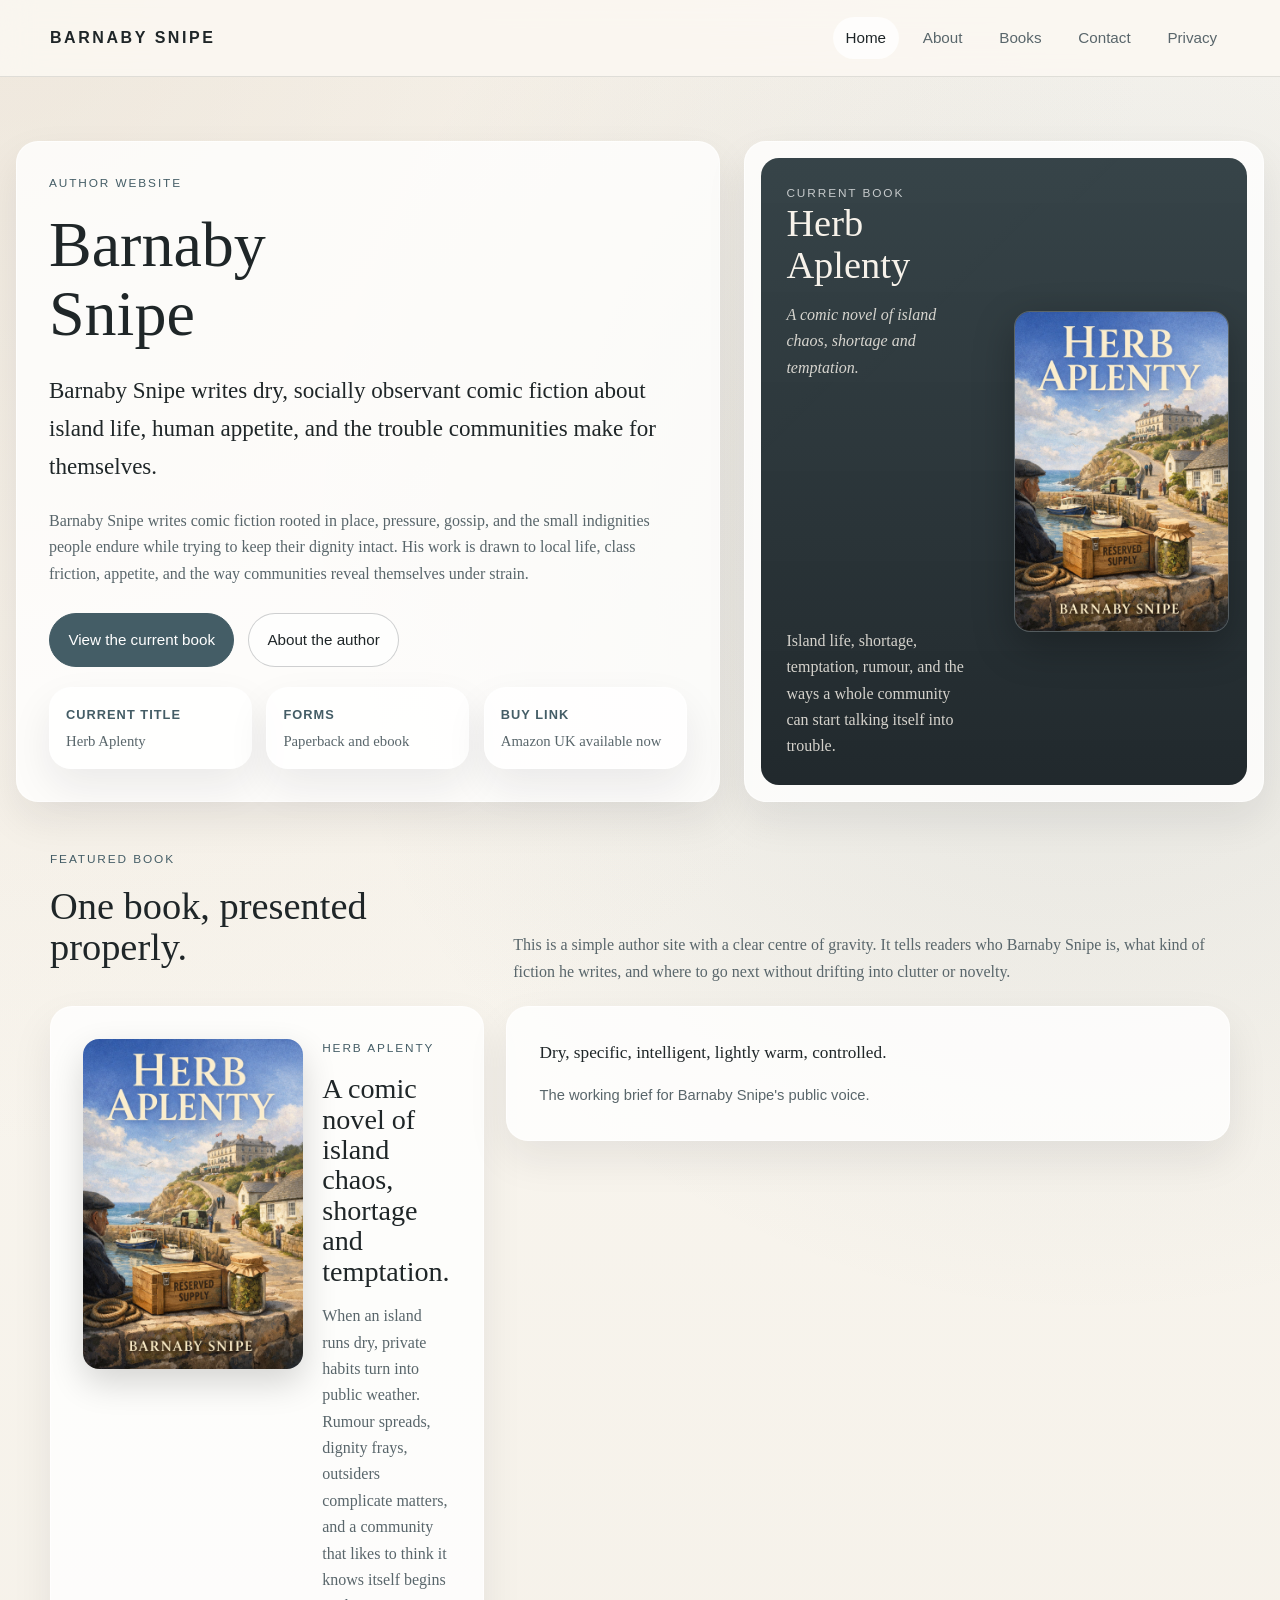
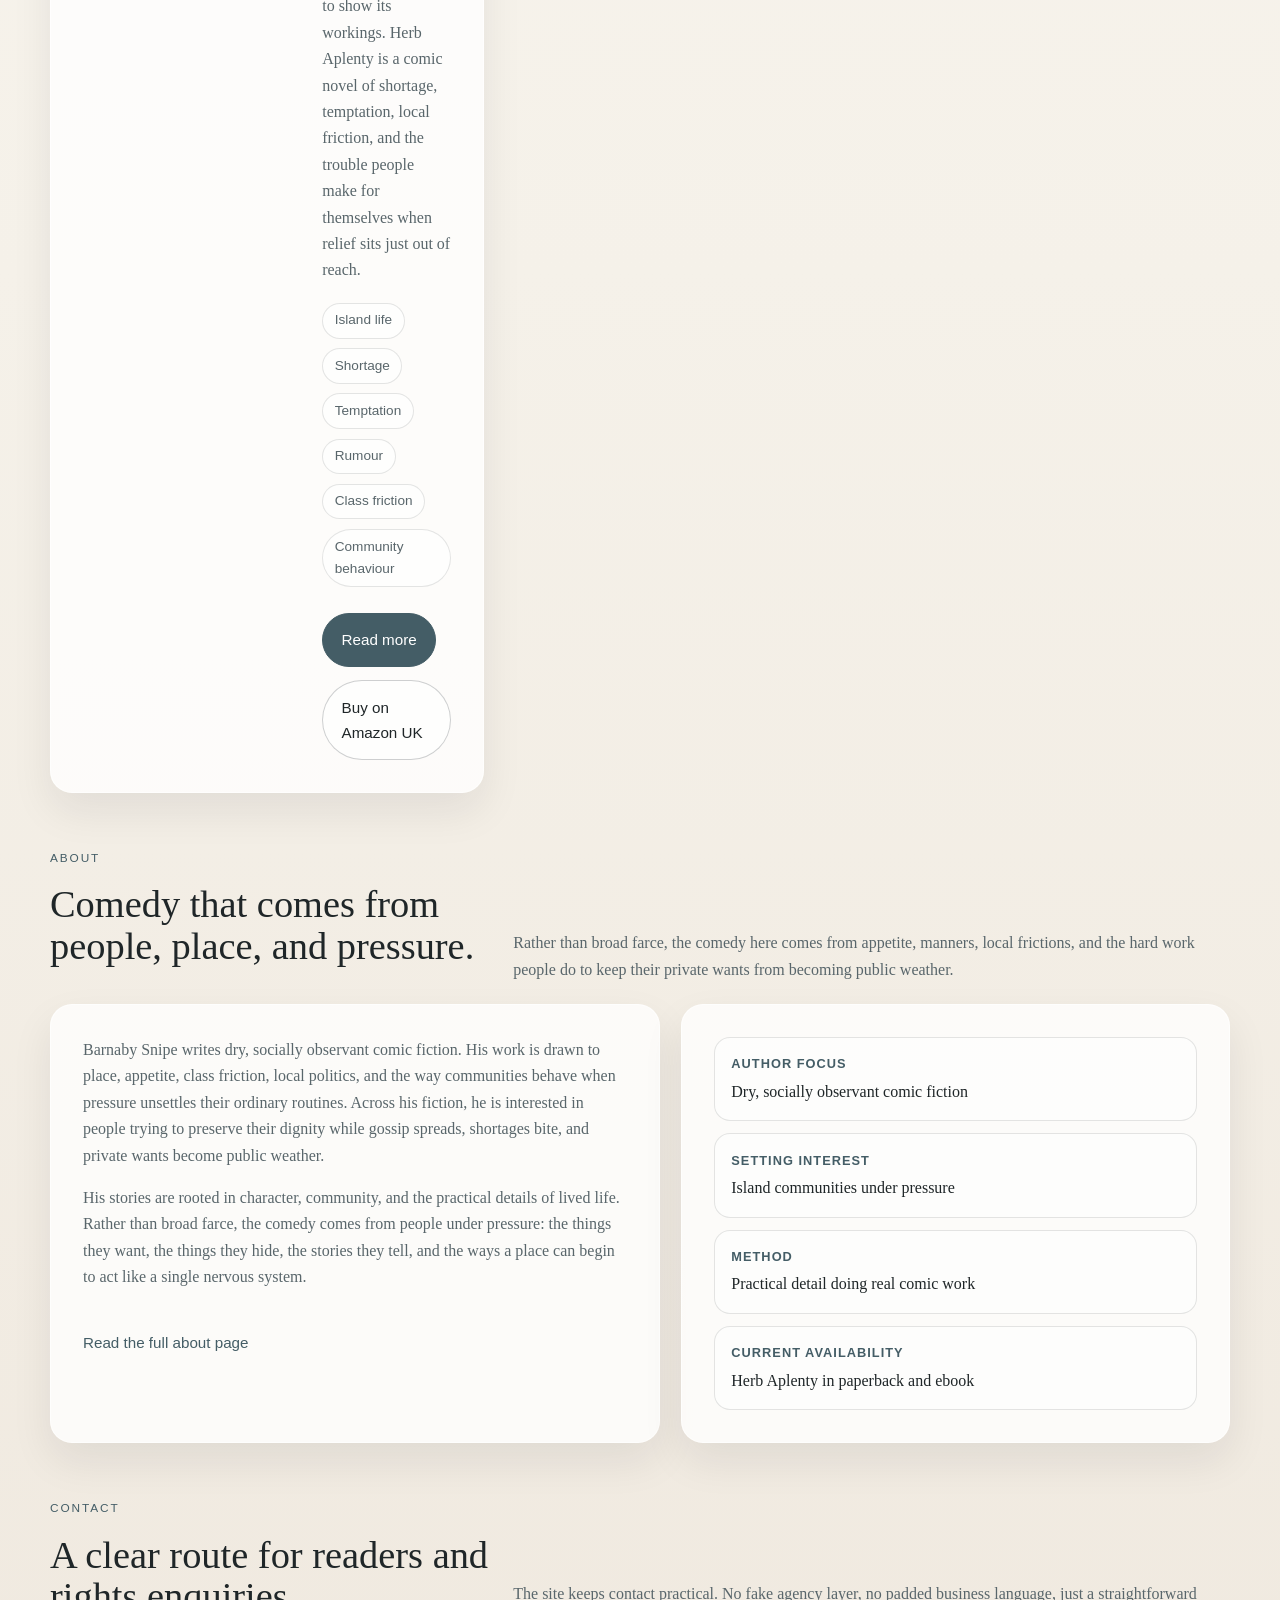
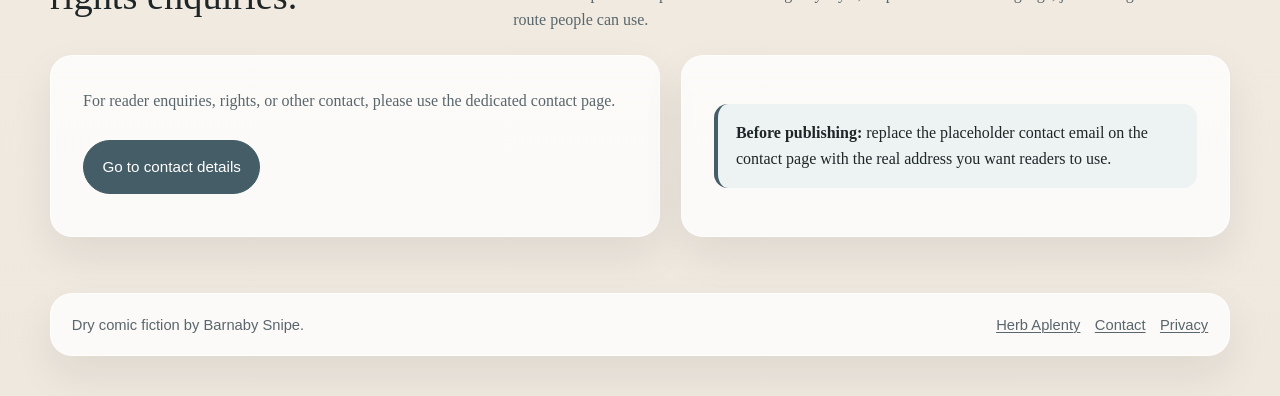
==== index.html @ 68eeb04a "Add files via upload" ====
<!DOCTYPE html>
<html lang="en-GB">
<head>
  <meta charset="utf-8">
  <meta name="viewport" content="width=device-width, initial-scale=1">
  <title>Barnaby Snipe | Dry, socially observant comic fiction</title>
  <meta name="description" content="Barnaby Snipe writes dry, socially observant comic fiction about island life, human appetite, and the trouble communities make for themselves.">
  <meta name="theme-color" content="#445d66">
  <meta name="color-scheme" content="light only">
  <link rel="canonical" href="https://uthrofazeroth.github.io/barnaby-snipe/">
  <link rel="stylesheet" href="./style.css">
  <link rel="icon" href="./favicon.svg" type="image/svg+xml">
  <link rel="manifest" href="./site.webmanifest">
  <meta property="og:site_name" content="Barnaby Snipe">
  <meta property="og:title" content="Barnaby Snipe">
  <meta property="og:description" content="Barnaby Snipe writes dry, socially observant comic fiction about island life, human appetite, and the trouble communities make for themselves.">
  <meta property="og:type" content="website">
  <meta property="og:url" content="https://uthrofazeroth.github.io/barnaby-snipe/">
  <meta property="og:image" content="https://uthrofazeroth.github.io/barnaby-snipe/Herb%20Aplenty%20ebook%20cover.jpg">
  <meta name="twitter:card" content="summary_large_image">
  <meta name="twitter:title" content="Barnaby Snipe">
  <meta name="twitter:description" content="Barnaby Snipe writes dry, socially observant comic fiction about island life, human appetite, and the trouble communities make for themselves.">
  
  <script type="application/ld+json">
{
  "@context": "https://schema.org",
  "@type": "WebSite",
  "name": "Barnaby Snipe",
  "url": "https://uthrofazeroth.github.io/barnaby-snipe/",
  "description": "Barnaby Snipe writes dry, socially observant comic fiction about island life, human appetite, and the trouble communities make for themselves.",
  "publisher": {
    "@type": "Person",
    "name": "Barnaby Snipe"
  },
  "inLanguage": "en-GB"
}
  </script>
  <script type="application/ld+json">
{
  "@context": "https://schema.org",
  "@type": "Person",
  "name": "Barnaby Snipe",
  "url": "https://uthrofazeroth.github.io/barnaby-snipe/about/",
  "description": "Barnaby Snipe writes dry, socially observant comic fiction. His work is drawn to island life, human appetite, local friction, and the ways communities reveal themselves under pressure.",
  "image": "https://uthrofazeroth.github.io/barnaby-snipe/Herb%20Aplenty%20ebook%20cover.jpg",
  "mainEntityOfPage": "https://uthrofazeroth.github.io/barnaby-snipe/about/"
}
  </script>
  <script type="application/ld+json">
{
  "@context": "https://schema.org",
  "@type": "Book",
  "name": "Herb Aplenty",
  "url": "https://uthrofazeroth.github.io/barnaby-snipe/books/herb-aplenty/",
  "image": "https://uthrofazeroth.github.io/barnaby-snipe/Herb%20Aplenty%20ebook%20cover.jpg",
  "author": {
    "@type": "Person",
    "name": "Barnaby Snipe"
  },
  "description": "When an island runs dry, private habits turn into public weather. Rumour spreads, dignity frays, outsiders complicate matters, and a community that likes to think it knows itself begins to show its workings. Herb Aplenty is a comic novel of shortage, temptation, local friction, and the trouble people make for themselves when relief sits just out of reach.",
  "inLanguage": "en-GB"
}
  </script>
</head>
<body class="home">
  <a class="skip-link" href="#main">Skip to content</a>
  <header class="site-header">
    <div class="wrap site-nav">
      <a class="brand" href="./index.html">Barnaby Snipe</a>
      <nav aria-label="Primary">
        <ul class="nav-list">
          <li><a href="./index.html" aria-current="page">Home</a></li>
          <li><a href="./about/">About</a></li>
          <li><a href="./books/">Books</a></li>
          <li><a href="./contact/">Contact</a></li>
          <li><a href="./privacy/">Privacy</a></li>
        </ul>
      </nav>
    </div>
  </header>
  <main id="main">

    <section class="hero">
      <div class="wrap-wide hero-grid">
        <div class="panel hero-copy">
          <p class="kicker">Author website</p>
          <h1>Barnaby Snipe</h1>
          <p class="lead">Barnaby Snipe writes dry, socially observant comic fiction about island life, human appetite, and the trouble communities make for themselves.</p>
          <div class="copy">
            <p>Barnaby Snipe writes comic fiction rooted in place, pressure, gossip, and the small indignities people endure while trying to keep their dignity intact. His work is drawn to local life, class friction, appetite, and the way communities reveal themselves under strain.</p>
          </div>
          <div class="actions">
            <a class="button" href="./books/herb-aplenty/">View the current book</a>
            <a class="button-secondary" href="./about/">About the author</a>
          </div>
          <div class="hero-subgrid" aria-label="Site summary">
            <div class="info-card">
              <strong>Current title</strong>
              <p>Herb Aplenty</p>
            </div>
            <div class="info-card">
              <strong>Forms</strong>
              <p>Paperback and ebook</p>
            </div>
            <div class="info-card">
              <strong>Buy link</strong>
              <p>Amazon UK available now</p>
            </div>
          </div>
        </div>

        <aside class="panel hero-visual" aria-label="Featured book">
          <div class="book-visual">
            <div class="book-visual-copy">
              <div>
                <p class="kicker">Current book</p>
                <h2>Herb Aplenty</h2>
                <p><em>A comic novel of island chaos, shortage and temptation.</em></p>
              </div>
              <p>Island life, shortage, temptation, rumour, and the ways a whole community can start talking itself into trouble.</p>
            </div>
            <div class="book-cover-frame">
              <img class="book-cover" src="./Herb Aplenty ebook cover.jpg" alt="Cover of Herb Aplenty by Barnaby Snipe">
            </div>
          </div>
        </aside>
      </div>
    </section>

    <section class="section">
      <div class="wrap">
        <div class="section-head">
          <div>
            <p class="kicker">Featured book</p>
            <h2>One book, presented properly.</h2>
          </div>
          <div class="section-intro">
            <p>This is a simple author site with a clear centre of gravity. It tells readers who Barnaby Snipe is, what kind of fiction he writes, and where to go next without drifting into clutter or novelty.</p>
          </div>
        </div>

        <div class="grid-book">
          <article class="book-card">
            <img class="book-thumb" src="./Herb Aplenty ebook cover.jpg" alt="Cover of Herb Aplenty">
            <div>
              <p class="kicker">Herb Aplenty</p>
              <h3>A comic novel of island chaos, shortage and temptation.</h3>
              <div class="copy">
                <p>When an island runs dry, private habits turn into public weather. Rumour spreads, dignity frays, outsiders complicate matters, and a community that likes to think it knows itself begins to show its workings. Herb Aplenty is a comic novel of shortage, temptation, local friction, and the trouble people make for themselves when relief sits just out of reach.</p>
              </div>
              <div class="label-row" aria-label="Book themes">
                <span class="pill">Island life</span>
                <span class="pill">Shortage</span>
                <span class="pill">Temptation</span>
                <span class="pill">Rumour</span>
                <span class="pill">Class friction</span>
                <span class="pill">Community behaviour</span>
              </div>
              <div class="actions">
                <a class="button" href="./books/herb-aplenty/">Read more</a>
                <a class="button-secondary" href="https://www.amazon.co.uk/dp/B0FRZV2W82" target="_blank" rel="noopener noreferrer">Buy on Amazon UK</a>
              </div>
            </div>
          </article>

          <aside class="quote-card">
            <blockquote>Dry, specific, intelligent, lightly warm, controlled.</blockquote>
            <p>The working brief for Barnaby Snipe's public voice.</p>
          </aside>
        </div>
      </div>
    </section>

    <section class="section">
      <div class="wrap">
        <div class="section-head">
          <div>
            <p class="kicker">About</p>
            <h2>Comedy that comes from people, place, and pressure.</h2>
          </div>
          <div class="section-intro">
            <p>Rather than broad farce, the comedy here comes from appetite, manners, local frictions, and the hard work people do to keep their private wants from becoming public weather.</p>
          </div>
        </div>

        <div class="grid-2">
          <article class="info-card panel-pad copy">
            <p>Barnaby Snipe writes dry, socially observant comic fiction. His work is drawn to place, appetite, class friction, local politics, and the way communities behave when pressure unsettles their ordinary routines. Across his fiction, he is interested in people trying to preserve their dignity while gossip spreads, shortages bite, and private wants become public weather.</p>
            <p>His stories are rooted in character, community, and the practical details of lived life. Rather than broad farce, the comedy comes from people under pressure: the things they want, the things they hide, the stories they tell, and the ways a place can begin to act like a single nervous system.</p>
            <div class="actions">
              <a class="button-linkish" href="./about/">Read the full about page</a>
            </div>
          </article>

          <aside class="info-card panel-pad">
            <ul class="stat-list">
              <li>
                <strong>Author focus</strong>
                Dry, socially observant comic fiction
              </li>
              <li>
                <strong>Setting interest</strong>
                Island communities under pressure
              </li>
              <li>
                <strong>Method</strong>
                Practical detail doing real comic work
              </li>
              <li>
                <strong>Current availability</strong>
                Herb Aplenty in paperback and ebook
              </li>
            </ul>
          </aside>
        </div>
      </div>
    </section>

    <section class="section">
      <div class="wrap">
        <div class="section-head">
          <div>
            <p class="kicker">Contact</p>
            <h2>A clear route for readers and rights enquiries.</h2>
          </div>
          <div class="section-intro">
            <p>The site keeps contact practical. No fake agency layer, no padded business language, just a straightforward route people can use.</p>
          </div>
        </div>

        <div class="grid-2">
          <article class="contact-panel">
            <div class="copy">
              <p>For reader enquiries, rights, or other contact, please use the dedicated contact page.</p>
            </div>
            <div class="actions">
              <a class="button" href="./contact/">Go to contact details</a>
            </div>
          </article>

          <aside class="info-card panel-pad">
            <p class="notice"><strong>Before publishing:</strong> replace the placeholder contact email on the contact page with the real address you want readers to use.</p>
          </aside>
        </div>
      </div>
    </section>

  </main>
  <footer class="footer">
    <div class="wrap footer-panel">
      <div>Dry comic fiction by Barnaby Snipe.</div>
      <div class="footer-links">
        <a href="./books/herb-aplenty/">Herb Aplenty</a>
        <a href="./contact/">Contact</a>
        <a href="./privacy/">Privacy</a>
      </div>
    </div>
  </footer>
</body>
</html>
---- style.css ----
:root {
  --bg: #f7f3ec;
  --bg-strong: #fbf9f5;
  --surface: rgba(255,255,255,0.78);
  --surface-strong: rgba(255,255,255,0.92);
  --line: rgba(35, 42, 45, 0.12);
  --line-strong: rgba(35, 42, 45, 0.22);
  --ink: #1f2628;
  --muted: #59666b;
  --accent: #445d66;
  --accent-soft: #dbe6e9;
  --sand: #d7c8b4;
  --success: #2e5c49;
  --shadow: 0 18px 42px rgba(25, 31, 34, 0.08);
  --radius: 22px;
  --max: 1180px;
  --hero-max: 1320px;
  --focus: #102f39;
}

*,
*::before,
*::after {
  box-sizing: border-box;
}

html {
  scroll-behavior: smooth;
  -webkit-text-size-adjust: 100%;
}

body {
  margin: 0;
  color: var(--ink);
  background:
    radial-gradient(circle at top left, rgba(215, 200, 180, 0.34), transparent 30%),
    radial-gradient(circle at 85% 15%, rgba(68, 93, 102, 0.12), transparent 24%),
    linear-gradient(180deg, #fbf8f2 0%, #f5f1e9 52%, #efe8de 100%);
  font-family: Georgia, "Times New Roman", serif;
  line-height: 1.65;
}

img {
  max-width: 100%;
  display: block;
  height: auto;
}

a {
  color: inherit;
  text-decoration-thickness: 0.08em;
  text-underline-offset: 0.14em;
}

a:hover {
  text-decoration-thickness: 0.12em;
}

a:focus-visible,
button:focus-visible,
summary:focus-visible,
input:focus-visible,
textarea:focus-visible {
  outline: 3px solid var(--focus);
  outline-offset: 3px;
  border-radius: 6px;
}

.skip-link {
  position: absolute;
  left: -9999px;
  top: 0;
  z-index: 999;
  background: #fff;
  color: var(--ink);
  padding: 0.8rem 1rem;
  border: 1px solid var(--line);
  border-radius: 12px;
}

.skip-link:focus {
  left: 1rem;
  top: 1rem;
}

.site-header {
  position: sticky;
  top: 0;
  z-index: 50;
  background: rgba(251, 248, 242, 0.88);
  backdrop-filter: blur(16px);
  border-bottom: 1px solid var(--line);
}

.wrap {
  width: min(calc(100% - 2rem), var(--max));
  margin: 0 auto;
}

.wrap-wide {
  width: min(calc(100% - 2rem), var(--hero-max));
  margin: 0 auto;
}

.site-nav {
  display: flex;
  align-items: center;
  justify-content: space-between;
  gap: 1rem;
  min-height: 76px;
}

.brand {
  font-family: Arial, Helvetica, sans-serif;
  font-size: 1rem;
  font-weight: 700;
  letter-spacing: 0.16em;
  text-transform: uppercase;
  text-decoration: none;
}

.brand:hover {
  text-decoration: none;
}

.nav-list {
  list-style: none;
  display: flex;
  gap: 0.7rem;
  flex-wrap: wrap;
  align-items: center;
  margin: 0;
  padding: 0;
  font-family: Arial, Helvetica, sans-serif;
  font-size: 0.95rem;
}

.nav-list a {
  display: inline-flex;
  align-items: center;
  min-height: 42px;
  padding: 0.55rem 0.8rem;
  border-radius: 999px;
  color: var(--muted);
  text-decoration: none;
}

.nav-list a:hover,
.nav-list a[aria-current="page"] {
  background: rgba(255,255,255,0.72);
  color: var(--ink);
}

main {
  min-height: 70vh;
}

.hero {
  padding: clamp(3rem, 5vw, 5rem) 0 2rem;
}

.hero-grid {
  display: grid;
  grid-template-columns: minmax(0, 1.15fr) minmax(300px, 0.85fr);
  gap: 1.5rem;
  align-items: stretch;
}

.panel {
  background: var(--surface);
  border: 1px solid rgba(255,255,255,0.64);
  border-radius: var(--radius);
  box-shadow: var(--shadow);
}

.hero-copy,
.panel-pad,
.book-layout-copy,
.contact-panel,
.info-card,
.quote-card {
  padding: clamp(1.4rem, 2.5vw, 2.4rem);
}

.kicker {
  font-family: Arial, Helvetica, sans-serif;
  font-size: 0.74rem;
  letter-spacing: 0.16em;
  text-transform: uppercase;
  color: var(--accent);
  margin: 0 0 1rem;
}

h1, h2, h3 {
  line-height: 1.08;
  margin: 0 0 1rem;
  font-weight: 500;
}

h1 {
  font-size: clamp(2.6rem, 5vw, 5rem);
  max-width: 11ch;
}

h2 {
  font-size: clamp(2rem, 3vw, 3rem);
}

h3 {
  font-size: clamp(1.4rem, 2.2vw, 2rem);
}

.lead {
  font-size: clamp(1.1rem, 1.8vw, 1.45rem);
  color: var(--ink);
  max-width: 38rem;
}

.copy,
.meta-copy,
.section-intro {
  color: var(--muted);
  font-size: 1rem;
}

.copy p,
.meta-copy p,
.section-intro p {
  margin: 0 0 1rem;
}

.copy p:last-child,
.meta-copy p:last-child,
.section-intro p:last-child {
  margin-bottom: 0;
}

.actions {
  display: flex;
  gap: 0.85rem;
  flex-wrap: wrap;
  margin-top: 1.6rem;
}

.button,
.button-secondary,
.button-linkish {
  display: inline-flex;
  align-items: center;
  justify-content: center;
  min-height: 50px;
  padding: 0.85rem 1.15rem;
  border-radius: 999px;
  font-family: Arial, Helvetica, sans-serif;
  font-size: 0.95rem;
  text-decoration: none;
  transition: transform 0.18s ease, background-color 0.18s ease, border-color 0.18s ease;
}

.button:hover,
.button-secondary:hover,
.button-linkish:hover {
  transform: translateY(-1px);
  text-decoration: none;
}

.button {
  background: var(--accent);
  color: #fff;
  border: 1px solid var(--accent);
}

.button-secondary {
  background: rgba(255,255,255,0.62);
  color: var(--ink);
  border: 1px solid var(--line-strong);
}

.button-linkish {
  padding-left: 0;
  padding-right: 0;
  min-height: auto;
  color: var(--accent);
  border-radius: 0;
}

.hero-visual {
  padding: 1rem;
}

.book-visual {
  height: 100%;
  background:
    linear-gradient(180deg, rgba(42,56,61,0.94), rgba(26,34,38,0.97)),
    linear-gradient(135deg, rgba(255,255,255,0.08), transparent 56%);
  color: #f7f2ea;
  border-radius: 18px;
  overflow: hidden;
  display: grid;
  grid-template-columns: minmax(0, 0.84fr) minmax(180px, 0.9fr);
  min-height: 400px;
}

.book-visual-copy {
  padding: 1.6rem;
  display: flex;
  flex-direction: column;
  justify-content: space-between;
}

.book-visual-copy .kicker {
  color: rgba(255,255,255,0.72);
}

.book-visual-copy h2 {
  max-width: 8ch;
}

.book-visual-copy p {
  color: rgba(247,242,234,0.84);
  margin: 0;
}

.book-cover-frame {
  align-self: center;
  justify-self: center;
  width: min(88%, 320px);
  padding: 1rem 0.2rem;
}

.book-cover {
  border-radius: 16px;
  box-shadow: 0 14px 40px rgba(0,0,0,0.28);
  border: 1px solid rgba(255,255,255,0.14);
  background: rgba(255,255,255,0.08);
}

.section {
  padding: 1rem 0 2.5rem;
}

.section-head {
  display: grid;
  grid-template-columns: minmax(0, 0.76fr) minmax(0, 1.24fr);
  gap: 1.5rem;
  align-items: end;
  margin-bottom: 1.3rem;
}

.grid-2 {
  display: grid;
  grid-template-columns: minmax(0, 1fr) minmax(260px, 0.9fr);
  gap: 1.35rem;
}

.grid-3 {
  display: grid;
  grid-template-columns: repeat(3, minmax(0, 1fr));
  gap: 1rem;
}

.grid-book {
  display: grid;
  grid-template-columns: minmax(280px, 0.75fr) minmax(0, 1.25fr);
  gap: 1.4rem;
  align-items: start;
}

.info-card,
.quote-card,
.contact-panel {
  background: var(--surface);
  border: 1px solid rgba(255,255,255,0.64);
  border-radius: var(--radius);
  box-shadow: var(--shadow);
}

.quote-card blockquote {
  margin: 0;
  font-size: 1.08rem;
}

.quote-card p {
  margin: 1rem 0 0;
  font-family: Arial, Helvetica, sans-serif;
  font-size: 0.92rem;
  color: var(--muted);
}

.stat-list,
.detail-list,
.contact-list,
.link-list,
.breadcrumbs ol {
  list-style: none;
  margin: 0;
  padding: 0;
}

.stat-list {
  display: grid;
  gap: 0.75rem;
}

.stat-list li,
.contact-list li,
.detail-list li {
  padding: 0.95rem 1rem;
  border: 1px solid var(--line);
  border-radius: 16px;
  background: rgba(255,255,255,0.44);
}

.stat-list strong,
.contact-list strong,
.detail-list strong {
  display: block;
  margin-bottom: 0.28rem;
  font-family: Arial, Helvetica, sans-serif;
  font-size: 0.8rem;
  letter-spacing: 0.08em;
  text-transform: uppercase;
  color: var(--accent);
}

.detail-list {
  display: grid;
  gap: 0.75rem;
}

.label-row {
  display: flex;
  flex-wrap: wrap;
  gap: 0.6rem;
  margin-top: 1.2rem;
}

.pill {
  display: inline-flex;
  align-items: center;
  min-height: 34px;
  padding: 0.35rem 0.72rem;
  border-radius: 999px;
  border: 1px solid var(--line);
  background: rgba(255,255,255,0.56);
  font-family: Arial, Helvetica, sans-serif;
  font-size: 0.85rem;
  color: var(--muted);
}

.breadcrumbs {
  margin: 1.2rem 0 1.3rem;
  font-family: Arial, Helvetica, sans-serif;
  font-size: 0.9rem;
  color: var(--muted);
}

.breadcrumbs ol {
  display: flex;
  flex-wrap: wrap;
  gap: 0.5rem;
  align-items: center;
}

.breadcrumbs li + li::before {
  content: "/";
  margin-right: 0.5rem;
  color: rgba(89,102,107,0.72);
}

.book-card {
  display: grid;
  grid-template-columns: minmax(170px, 220px) minmax(0, 1fr);
  gap: 1.2rem;
  align-items: start;
  background: var(--surface);
  border: 1px solid rgba(255,255,255,0.64);
  border-radius: var(--radius);
  box-shadow: var(--shadow);
  padding: clamp(1.3rem, 2.5vw, 2rem);
}

.book-thumb {
  border-radius: 16px;
  box-shadow: 0 14px 34px rgba(0,0,0,0.16);
}

.footer {
  padding: 1rem 0 2.5rem;
}

.footer-panel {
  background: var(--surface);
  border: 1px solid rgba(255,255,255,0.64);
  border-radius: var(--radius);
  box-shadow: var(--shadow);
  padding: 1.15rem 1.3rem;
  display: flex;
  justify-content: space-between;
  gap: 1rem;
  flex-wrap: wrap;
  align-items: center;
  font-family: Arial, Helvetica, sans-serif;
  color: var(--muted);
  font-size: 0.92rem;
}

.footer-links {
  display: flex;
  gap: 0.9rem;
  flex-wrap: wrap;
}

.notice {
  padding: 1rem 1.1rem;
  border-left: 4px solid var(--accent);
  border-radius: 14px;
  background: rgba(219, 230, 233, 0.46);
  color: var(--ink);
}

.small {
  font-size: 0.92rem;
  color: var(--muted);
}

.muted {
  color: var(--muted);
}

.table-wrap {
  overflow-x: auto;
}

table {
  width: 100%;
  border-collapse: collapse;
  min-width: 420px;
}

th, td {
  text-align: left;
  padding: 0.95rem 0.85rem;
  border-bottom: 1px solid var(--line);
}

th {
  font-family: Arial, Helvetica, sans-serif;
  font-size: 0.82rem;
  letter-spacing: 0.08em;
  text-transform: uppercase;
  color: var(--accent);
}

td {
  color: var(--muted);
}

.hero-subgrid {
  display: grid;
  grid-template-columns: repeat(3, minmax(0,1fr));
  gap: 0.9rem;
  margin-top: 1.25rem;
}

.hero-subgrid .info-card {
  padding: 1rem 1rem 0.95rem;
}

.hero-subgrid strong {
  display: block;
  font-family: Arial, Helvetica, sans-serif;
  font-size: 0.8rem;
  letter-spacing: 0.08em;
  text-transform: uppercase;
  color: var(--accent);
  margin-bottom: 0.25rem;
}

.hero-subgrid p {
  margin: 0;
  color: var(--muted);
  font-size: 0.92rem;
}

@media (max-width: 980px) {
  .hero-grid,
  .grid-2,
  .grid-book,
  .section-head,
  .book-visual {
    grid-template-columns: 1fr;
  }

  .grid-3,
  .hero-subgrid {
    grid-template-columns: 1fr;
  }

  .book-cover-frame {
    width: min(72%, 300px);
    padding-top: 0;
    margin-bottom: 1.2rem;
  }

  .book-visual-copy {
    padding-bottom: 0;
  }
}

@media (max-width: 720px) {
  .site-header {
    position: static;
  }

  .site-nav {
    min-height: auto;
    padding: 0.9rem 0;
    flex-direction: column;
    align-items: flex-start;
  }

  .book-card {
    grid-template-columns: 1fr;
  }

  .wrap,
  .wrap-wide {
    width: min(calc(100% - 1rem), var(--max));
  }
}

@media (max-width: 560px) {
  .actions {
    flex-direction: column;
  }

  .button,
  .button-secondary {
    width: 100%;
  }

  h1 {
    max-width: 100%;
  }
}
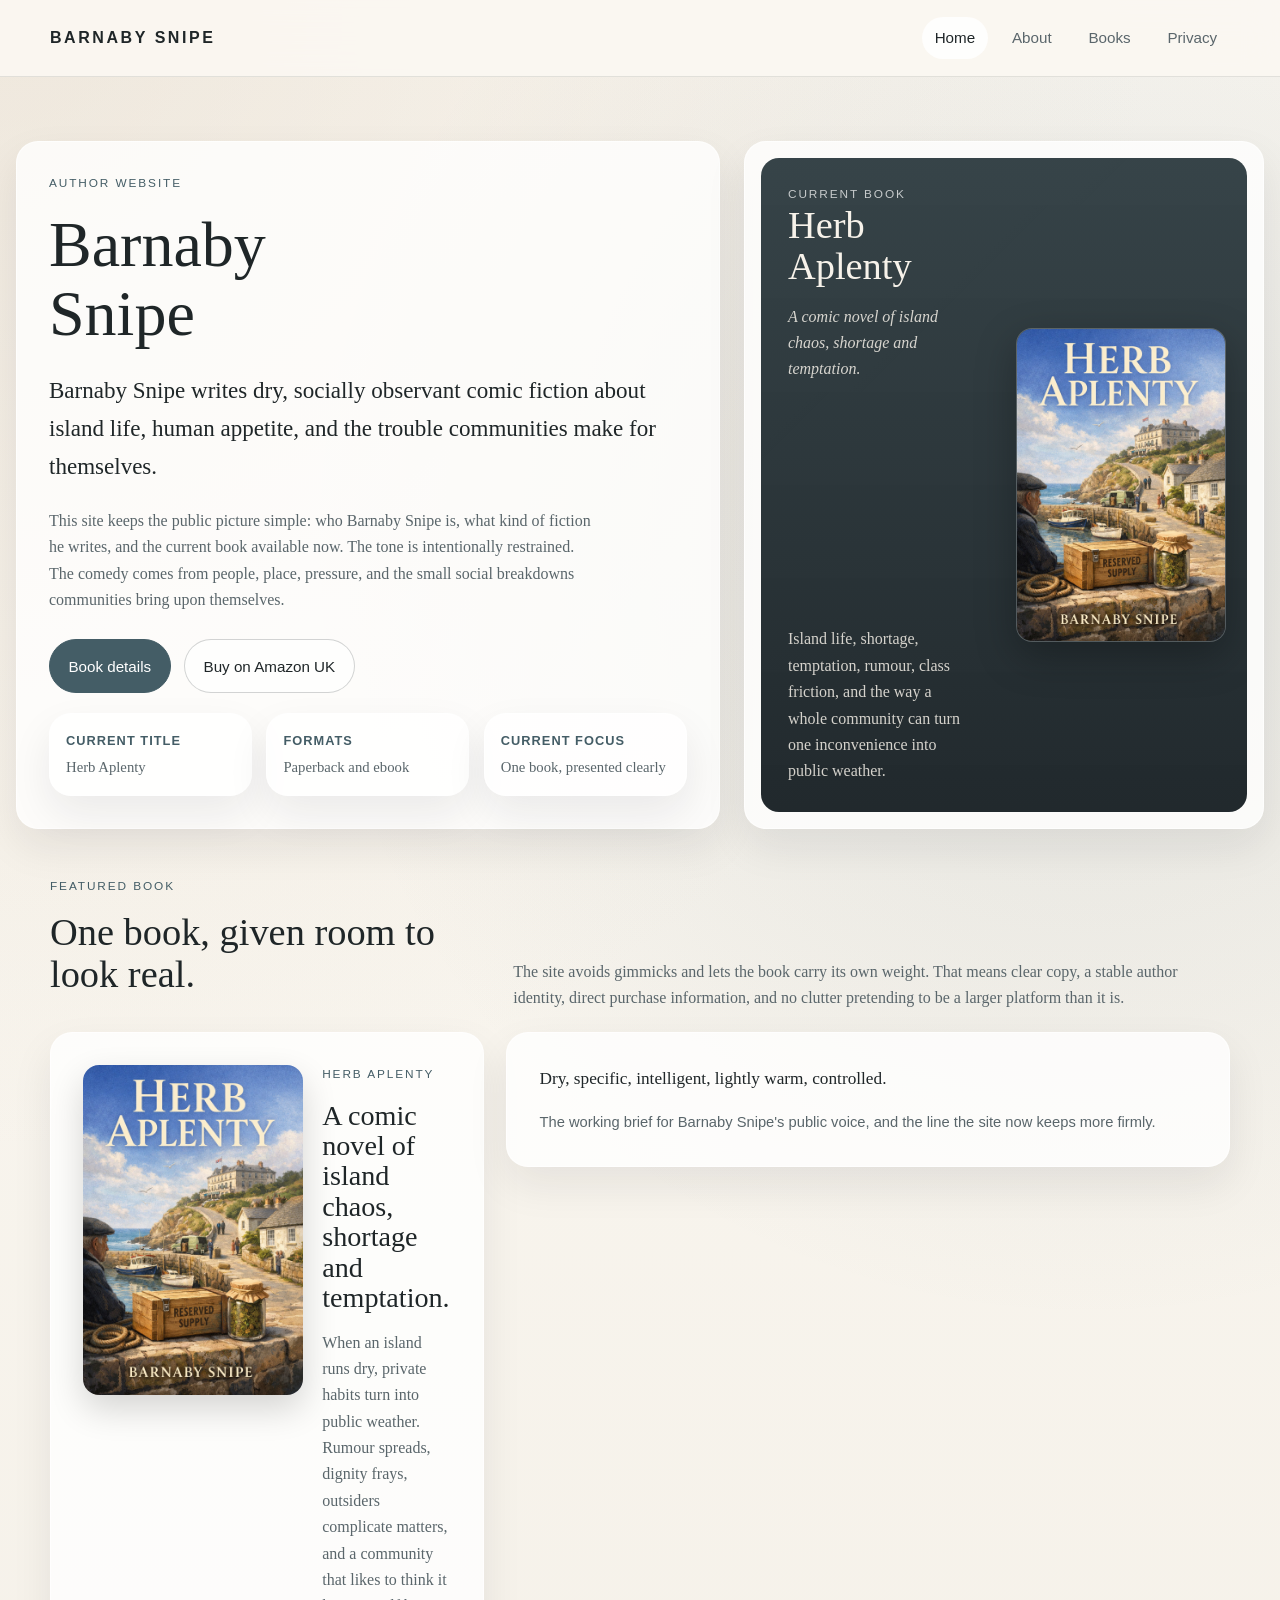
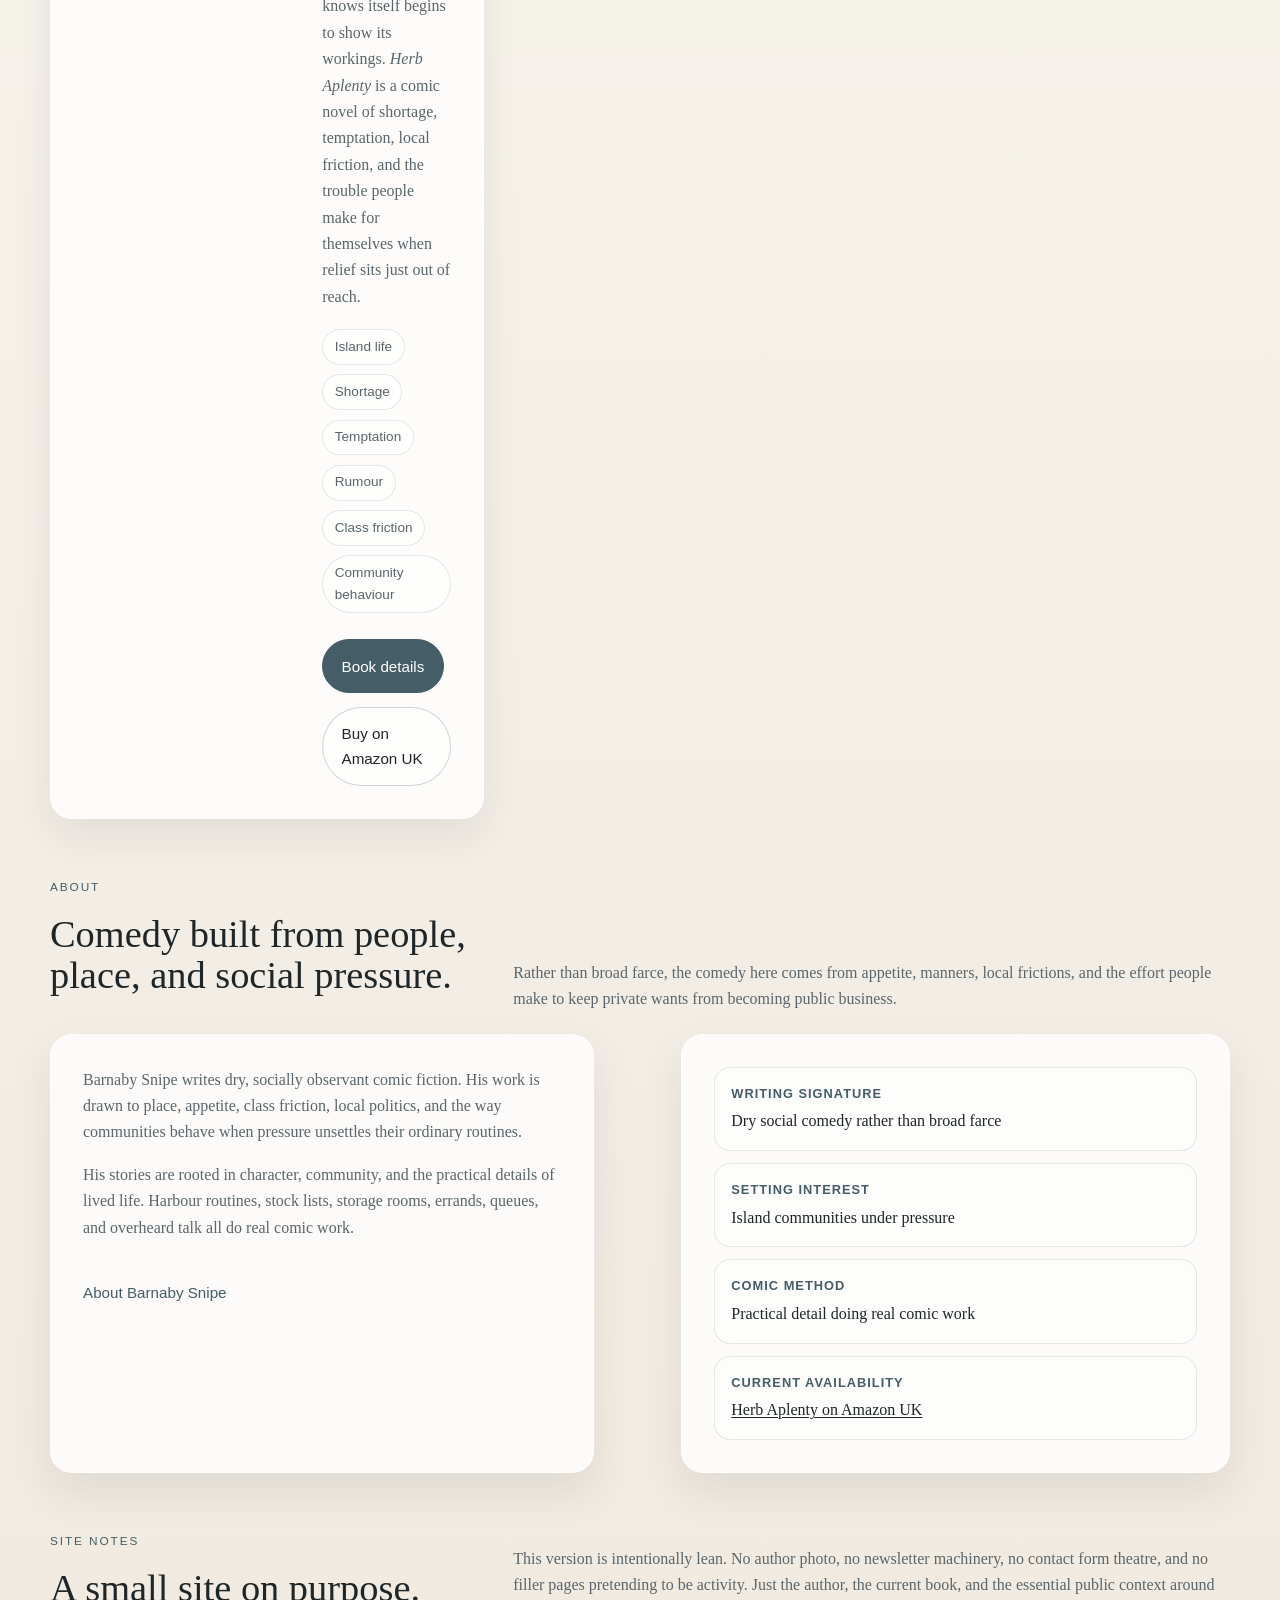
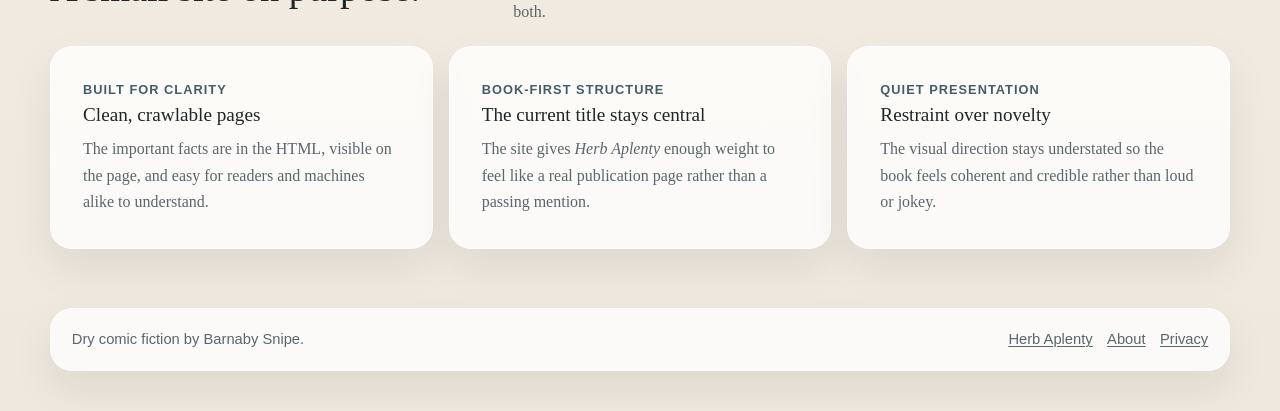
==== commit d090b055: "Add files via upload" ====
--- a/index.html
+++ b/index.html
@@ -8,9 +8,6 @@
   <meta name="theme-color" content="#445d66">
   <meta name="color-scheme" content="light only">
   <link rel="canonical" href="https://uthrofazeroth.github.io/barnaby-snipe/">
-  <link rel="stylesheet" href="./style.css">
-  <link rel="icon" href="./favicon.svg" type="image/svg+xml">
-  <link rel="manifest" href="./site.webmanifest">
   <meta property="og:site_name" content="Barnaby Snipe">
   <meta property="og:title" content="Barnaby Snipe">
   <meta property="og:description" content="Barnaby Snipe writes dry, socially observant comic fiction about island life, human appetite, and the trouble communities make for themselves.">
@@ -20,46 +17,57 @@
   <meta name="twitter:card" content="summary_large_image">
   <meta name="twitter:title" content="Barnaby Snipe">
   <meta name="twitter:description" content="Barnaby Snipe writes dry, socially observant comic fiction about island life, human appetite, and the trouble communities make for themselves.">
-  
+
+  <link rel="stylesheet" href="./style.css">
+  <link rel="icon" href="./favicon.svg" type="image/svg+xml">
+  <link rel="manifest" href="./site.webmanifest">
   <script type="application/ld+json">
-{
-  "@context": "https://schema.org",
-  "@type": "WebSite",
-  "name": "Barnaby Snipe",
-  "url": "https://uthrofazeroth.github.io/barnaby-snipe/",
-  "description": "Barnaby Snipe writes dry, socially observant comic fiction about island life, human appetite, and the trouble communities make for themselves.",
-  "publisher": {
-    "@type": "Person",
-    "name": "Barnaby Snipe"
-  },
-  "inLanguage": "en-GB"
-}
+  {
+    "@context": "https://schema.org",
+    "@type": "WebSite",
+    "name": "Barnaby Snipe",
+    "url": "https://uthrofazeroth.github.io/barnaby-snipe/",
+    "description": "Official public website for the pen name Barnaby Snipe.",
+    "publisher": {
+      "@type": "Person",
+      "name": "Barnaby Snipe"
+    },
+    "inLanguage": "en-GB"
+  }
   </script>
   <script type="application/ld+json">
-{
-  "@context": "https://schema.org",
-  "@type": "Person",
-  "name": "Barnaby Snipe",
-  "url": "https://uthrofazeroth.github.io/barnaby-snipe/about/",
-  "description": "Barnaby Snipe writes dry, socially observant comic fiction. His work is drawn to island life, human appetite, local friction, and the ways communities reveal themselves under pressure.",
-  "image": "https://uthrofazeroth.github.io/barnaby-snipe/Herb%20Aplenty%20ebook%20cover.jpg",
-  "mainEntityOfPage": "https://uthrofazeroth.github.io/barnaby-snipe/about/"
-}
+  {
+    "@context": "https://schema.org",
+    "@type": "Person",
+    "name": "Barnaby Snipe",
+    "url": "https://uthrofazeroth.github.io/barnaby-snipe/about/",
+    "description": "Barnaby Snipe writes dry, socially observant comic fiction about island life, human appetite, and the trouble communities make for themselves.",
+    "mainEntityOfPage": "https://uthrofazeroth.github.io/barnaby-snipe/about/"
+  }
   </script>
   <script type="application/ld+json">
-{
-  "@context": "https://schema.org",
-  "@type": "Book",
-  "name": "Herb Aplenty",
-  "url": "https://uthrofazeroth.github.io/barnaby-snipe/books/herb-aplenty/",
-  "image": "https://uthrofazeroth.github.io/barnaby-snipe/Herb%20Aplenty%20ebook%20cover.jpg",
-  "author": {
-    "@type": "Person",
-    "name": "Barnaby Snipe"
-  },
-  "description": "When an island runs dry, private habits turn into public weather. Rumour spreads, dignity frays, outsiders complicate matters, and a community that likes to think it knows itself begins to show its workings. Herb Aplenty is a comic novel of shortage, temptation, local friction, and the trouble people make for themselves when relief sits just out of reach.",
-  "inLanguage": "en-GB"
-}
+  {
+    "@context": "https://schema.org",
+    "@type": "Book",
+    "name": "Herb Aplenty",
+    "url": "https://uthrofazeroth.github.io/barnaby-snipe/books/herb-aplenty/",
+    "image": "https://uthrofazeroth.github.io/barnaby-snipe/Herb%20Aplenty%20ebook%20cover.jpg",
+    "author": {
+      "@type": "Person",
+      "name": "Barnaby Snipe"
+    },
+    "description": "When an island runs dry, private habits turn into public weather. Rumour spreads, dignity frays, outsiders complicate matters, and a community that likes to think it knows itself begins to show its workings. Herb Aplenty is a comic novel of shortage, temptation, local friction, and the trouble people make for themselves when relief sits just out of reach.",
+    "bookFormat": [
+      "https://schema.org/EBook",
+      "https://schema.org/Paperback"
+    ],
+    "offers": {
+      "@type": "Offer",
+      "url": "https://www.amazon.co.uk/dp/B0FRZV2W82",
+      "availability": "https://schema.org/InStock"
+    },
+    "inLanguage": "en-GB"
+  }
   </script>
 </head>
 <body class="home">
@@ -69,17 +77,12 @@
       <a class="brand" href="./index.html">Barnaby Snipe</a>
       <nav aria-label="Primary">
         <ul class="nav-list">
-          <li><a href="./index.html" aria-current="page">Home</a></li>
-          <li><a href="./about/">About</a></li>
-          <li><a href="./books/">Books</a></li>
-          <li><a href="./contact/">Contact</a></li>
-          <li><a href="./privacy/">Privacy</a></li>
+          <li><a href="./index.html" aria-current="page">Home</a></li> <li><a href="./about/">About</a></li> <li><a href="./books/">Books</a></li> <li><a href="./privacy/">Privacy</a></li>
         </ul>
       </nav>
     </div>
   </header>
   <main id="main">
-
     <section class="hero">
       <div class="wrap-wide hero-grid">
         <div class="panel hero-copy">
@@ -87,11 +90,11 @@
           <h1>Barnaby Snipe</h1>
           <p class="lead">Barnaby Snipe writes dry, socially observant comic fiction about island life, human appetite, and the trouble communities make for themselves.</p>
           <div class="copy">
-            <p>Barnaby Snipe writes comic fiction rooted in place, pressure, gossip, and the small indignities people endure while trying to keep their dignity intact. His work is drawn to local life, class friction, appetite, and the way communities reveal themselves under strain.</p>
+            <p>This site keeps the public picture simple: who Barnaby Snipe is, what kind of fiction he writes, and the current book available now. The tone is intentionally restrained. The comedy comes from people, place, pressure, and the small social breakdowns communities bring upon themselves.</p>
           </div>
           <div class="actions">
-            <a class="button" href="./books/herb-aplenty/">View the current book</a>
-            <a class="button-secondary" href="./about/">About the author</a>
+            <a class="button" href="./books/herb-aplenty/">Book details</a>
+            <a class="button-secondary" href="https://www.amazon.co.uk/dp/B0FRZV2W82" target="_blank" rel="noopener noreferrer">Buy on Amazon UK</a>
           </div>
           <div class="hero-subgrid" aria-label="Site summary">
             <div class="info-card">
@@ -99,12 +102,12 @@
               <p>Herb Aplenty</p>
             </div>
             <div class="info-card">
-              <strong>Forms</strong>
+              <strong>Formats</strong>
               <p>Paperback and ebook</p>
             </div>
             <div class="info-card">
-              <strong>Buy link</strong>
-              <p>Amazon UK available now</p>
+              <strong>Current focus</strong>
+              <p>One book, presented clearly</p>
             </div>
           </div>
         </div>
@@ -117,7 +120,7 @@
                 <h2>Herb Aplenty</h2>
                 <p><em>A comic novel of island chaos, shortage and temptation.</em></p>
               </div>
-              <p>Island life, shortage, temptation, rumour, and the ways a whole community can start talking itself into trouble.</p>
+              <p>Island life, shortage, temptation, rumour, class friction, and the way a whole community can turn one inconvenience into public weather.</p>
             </div>
             <div class="book-cover-frame">
               <img class="book-cover" src="./Herb Aplenty ebook cover.jpg" alt="Cover of Herb Aplenty by Barnaby Snipe">
@@ -132,10 +135,10 @@
         <div class="section-head">
           <div>
             <p class="kicker">Featured book</p>
-            <h2>One book, presented properly.</h2>
+            <h2>One book, given room to look real.</h2>
           </div>
           <div class="section-intro">
-            <p>This is a simple author site with a clear centre of gravity. It tells readers who Barnaby Snipe is, what kind of fiction he writes, and where to go next without drifting into clutter or novelty.</p>
+            <p>The site avoids gimmicks and lets the book carry its own weight. That means clear copy, a stable author identity, direct purchase information, and no clutter pretending to be a larger platform than it is.</p>
           </div>
         </div>
 
@@ -146,7 +149,7 @@
               <p class="kicker">Herb Aplenty</p>
               <h3>A comic novel of island chaos, shortage and temptation.</h3>
               <div class="copy">
-                <p>When an island runs dry, private habits turn into public weather. Rumour spreads, dignity frays, outsiders complicate matters, and a community that likes to think it knows itself begins to show its workings. Herb Aplenty is a comic novel of shortage, temptation, local friction, and the trouble people make for themselves when relief sits just out of reach.</p>
+                <p>When an island runs dry, private habits turn into public weather. Rumour spreads, dignity frays, outsiders complicate matters, and a community that likes to think it knows itself begins to show its workings. <em>Herb Aplenty</em> is a comic novel of shortage, temptation, local friction, and the trouble people make for themselves when relief sits just out of reach.</p>
               </div>
               <div class="label-row" aria-label="Book themes">
                 <span class="pill">Island life</span>
@@ -157,7 +160,7 @@
                 <span class="pill">Community behaviour</span>
               </div>
               <div class="actions">
-                <a class="button" href="./books/herb-aplenty/">Read more</a>
+                <a class="button" href="./books/herb-aplenty/">Book details</a>
                 <a class="button-secondary" href="https://www.amazon.co.uk/dp/B0FRZV2W82" target="_blank" rel="noopener noreferrer">Buy on Amazon UK</a>
               </div>
             </div>
@@ -165,7 +168,7 @@
 
           <aside class="quote-card">
             <blockquote>Dry, specific, intelligent, lightly warm, controlled.</blockquote>
-            <p>The working brief for Barnaby Snipe's public voice.</p>
+            <p>The working brief for Barnaby Snipe's public voice, and the line the site now keeps more firmly.</p>
           </aside>
         </div>
       </div>
@@ -176,39 +179,39 @@
         <div class="section-head">
           <div>
             <p class="kicker">About</p>
-            <h2>Comedy that comes from people, place, and pressure.</h2>
+            <h2>Comedy built from people, place, and social pressure.</h2>
           </div>
           <div class="section-intro">
-            <p>Rather than broad farce, the comedy here comes from appetite, manners, local frictions, and the hard work people do to keep their private wants from becoming public weather.</p>
+            <p>Rather than broad farce, the comedy here comes from appetite, manners, local frictions, and the effort people make to keep private wants from becoming public business.</p>
           </div>
         </div>
 
         <div class="grid-2">
           <article class="info-card panel-pad copy">
-            <p>Barnaby Snipe writes dry, socially observant comic fiction. His work is drawn to place, appetite, class friction, local politics, and the way communities behave when pressure unsettles their ordinary routines. Across his fiction, he is interested in people trying to preserve their dignity while gossip spreads, shortages bite, and private wants become public weather.</p>
-            <p>His stories are rooted in character, community, and the practical details of lived life. Rather than broad farce, the comedy comes from people under pressure: the things they want, the things they hide, the stories they tell, and the ways a place can begin to act like a single nervous system.</p>
+            <p>Barnaby Snipe writes dry, socially observant comic fiction. His work is drawn to place, appetite, class friction, local politics, and the way communities behave when pressure unsettles their ordinary routines.</p>
+            <p>His stories are rooted in character, community, and the practical details of lived life. Harbour routines, stock lists, storage rooms, errands, queues, and overheard talk all do real comic work.</p>
             <div class="actions">
-              <a class="button-linkish" href="./about/">Read the full about page</a>
+              <a class="button-linkish" href="./about/">About Barnaby Snipe</a>
             </div>
           </article>
 
           <aside class="info-card panel-pad">
             <ul class="stat-list">
               <li>
-                <strong>Author focus</strong>
-                Dry, socially observant comic fiction
+                <strong>Writing signature</strong>
+                Dry social comedy rather than broad farce
               </li>
               <li>
                 <strong>Setting interest</strong>
                 Island communities under pressure
               </li>
               <li>
-                <strong>Method</strong>
+                <strong>Comic method</strong>
                 Practical detail doing real comic work
               </li>
               <li>
                 <strong>Current availability</strong>
-                Herb Aplenty in paperback and ebook
+                <a href="https://www.amazon.co.uk/dp/B0FRZV2W82" target="_blank" rel="noopener noreferrer">Herb Aplenty on Amazon UK</a>
               </li>
             </ul>
           </aside>
@@ -220,38 +223,39 @@
       <div class="wrap">
         <div class="section-head">
           <div>
-            <p class="kicker">Contact</p>
-            <h2>A clear route for readers and rights enquiries.</h2>
+            <p class="kicker">Site notes</p>
+            <h2>A small site on purpose.</h2>
           </div>
           <div class="section-intro">
-            <p>The site keeps contact practical. No fake agency layer, no padded business language, just a straightforward route people can use.</p>
-          </div>
-        </div>
-
-        <div class="grid-2">
-          <article class="contact-panel">
-            <div class="copy">
-              <p>For reader enquiries, rights, or other contact, please use the dedicated contact page.</p>
-            </div>
-            <div class="actions">
-              <a class="button" href="./contact/">Go to contact details</a>
-            </div>
-          </article>
-
-          <aside class="info-card panel-pad">
-            <p class="notice"><strong>Before publishing:</strong> replace the placeholder contact email on the contact page with the real address you want readers to use.</p>
-          </aside>
-        </div>
-      </div>
-    </section>
-
+            <p>This version is intentionally lean. No author photo, no newsletter machinery, no contact form theatre, and no filler pages pretending to be activity. Just the author, the current book, and the essential public context around both.</p>
+          </div>
+        </div>
+        <div class="card-grid">
+          <article>
+            <strong>Built for clarity</strong>
+            <h3>Clean, crawlable pages</h3>
+            <p>The important facts are in the HTML, visible on the page, and easy for readers and machines alike to understand.</p>
+          </article>
+          <article>
+            <strong>Book-first structure</strong>
+            <h3>The current title stays central</h3>
+            <p>The site gives <em>Herb Aplenty</em> enough weight to feel like a real publication page rather than a passing mention.</p>
+          </article>
+          <article>
+            <strong>Quiet presentation</strong>
+            <h3>Restraint over novelty</h3>
+            <p>The visual direction stays understated so the book feels coherent and credible rather than loud or jokey.</p>
+          </article>
+        </div>
+      </div>
+    </section>
   </main>
   <footer class="footer">
     <div class="wrap footer-panel">
       <div>Dry comic fiction by Barnaby Snipe.</div>
       <div class="footer-links">
         <a href="./books/herb-aplenty/">Herb Aplenty</a>
-        <a href="./contact/">Contact</a>
+        <a href="./about/">About</a>
         <a href="./privacy/">Privacy</a>
       </div>
     </div>
--- a/style.css
+++ b/style.css
@@ -1,20 +1,21 @@
 :root {
   --bg: #f7f3ec;
-  --bg-strong: #fbf9f5;
+  --bg-strong: #fcfaf6;
   --surface: rgba(255,255,255,0.78);
   --surface-strong: rgba(255,255,255,0.92);
-  --line: rgba(35, 42, 45, 0.12);
-  --line-strong: rgba(35, 42, 45, 0.22);
+  --line: rgba(33, 40, 43, 0.11);
+  --line-strong: rgba(33, 40, 43, 0.2);
   --ink: #1f2628;
-  --muted: #59666b;
+  --muted: #5a666b;
   --accent: #445d66;
+  --accent-deep: #2f454e;
   --accent-soft: #dbe6e9;
   --sand: #d7c8b4;
-  --success: #2e5c49;
   --shadow: 0 18px 42px rgba(25, 31, 34, 0.08);
   --radius: 22px;
   --max: 1180px;
   --hero-max: 1320px;
+  --measure: 68ch;
   --focus: #102f39;
 }
 
@@ -87,7 +88,7 @@
   position: sticky;
   top: 0;
   z-index: 50;
-  background: rgba(251, 248, 242, 0.88);
+  background: rgba(251, 248, 242, 0.9);
   backdrop-filter: blur(16px);
   border-bottom: 1px solid var(--line);
 }
@@ -147,7 +148,7 @@
 
 .nav-list a:hover,
 .nav-list a[aria-current="page"] {
-  background: rgba(255,255,255,0.72);
+  background: rgba(255,255,255,0.78);
   color: var(--ink);
 }
 
@@ -175,10 +176,10 @@
 
 .hero-copy,
 .panel-pad,
-.book-layout-copy,
-.contact-panel,
 .info-card,
-.quote-card {
+.quote-card,
+.note-card,
+.card-grid article {
   padding: clamp(1.4rem, 2.5vw, 2.4rem);
 }
 
@@ -221,6 +222,10 @@
 .section-intro {
   color: var(--muted);
   font-size: 1rem;
+}
+
+.copy {
+  max-width: var(--measure);
 }
 
 .copy p,
@@ -298,11 +303,11 @@
   overflow: hidden;
   display: grid;
   grid-template-columns: minmax(0, 0.84fr) minmax(180px, 0.9fr);
-  min-height: 400px;
+  min-height: 420px;
 }
 
 .book-visual-copy {
-  padding: 1.6rem;
+  padding: 1.7rem;
   display: flex;
   flex-direction: column;
   justify-content: space-between;
@@ -324,7 +329,7 @@
 .book-cover-frame {
   align-self: center;
   justify-self: center;
-  width: min(88%, 320px);
+  width: min(86%, 320px);
   padding: 1rem 0.2rem;
 }
 
@@ -336,7 +341,7 @@
 }
 
 .section {
-  padding: 1rem 0 2.5rem;
+  padding: 1rem 0 2.7rem;
 }
 
 .section-head {
@@ -353,12 +358,6 @@
   gap: 1.35rem;
 }
 
-.grid-3 {
-  display: grid;
-  grid-template-columns: repeat(3, minmax(0, 1fr));
-  gap: 1rem;
-}
-
 .grid-book {
   display: grid;
   grid-template-columns: minmax(280px, 0.75fr) minmax(0, 1.25fr);
@@ -366,9 +365,16 @@
   align-items: start;
 }
 
+.card-grid {
+  display: grid;
+  grid-template-columns: repeat(3, minmax(0, 1fr));
+  gap: 1rem;
+}
+
 .info-card,
 .quote-card,
-.contact-panel {
+.note-card,
+.card-grid article {
   background: var(--surface);
   border: 1px solid rgba(255,255,255,0.64);
   border-radius: var(--radius);
@@ -389,7 +395,6 @@
 
 .stat-list,
 .detail-list,
-.contact-list,
 .link-list,
 .breadcrumbs ol {
   list-style: none;
@@ -397,13 +402,13 @@
   padding: 0;
 }
 
-.stat-list {
+.stat-list,
+.detail-list {
   display: grid;
   gap: 0.75rem;
 }
 
 .stat-list li,
-.contact-list li,
 .detail-list li {
   padding: 0.95rem 1rem;
   border: 1px solid var(--line);
@@ -412,8 +417,8 @@
 }
 
 .stat-list strong,
-.contact-list strong,
-.detail-list strong {
+.detail-list strong,
+.card-grid strong {
   display: block;
   margin-bottom: 0.28rem;
   font-family: Arial, Helvetica, sans-serif;
@@ -423,9 +428,14 @@
   color: var(--accent);
 }
 
-.detail-list {
-  display: grid;
-  gap: 0.75rem;
+.card-grid h3 {
+  font-size: 1.2rem;
+  margin-bottom: 0.7rem;
+}
+
+.card-grid p {
+  margin: 0;
+  color: var(--muted);
 }
 
 .label-row {
@@ -485,6 +495,10 @@
   box-shadow: 0 14px 34px rgba(0,0,0,0.16);
 }
 
+.note-card {
+  border-top: 4px solid var(--accent);
+}
+
 .footer {
   padding: 1rem 0 2.5rem;
 }
@@ -524,10 +538,6 @@
   color: var(--muted);
 }
 
-.muted {
-  color: var(--muted);
-}
-
 .table-wrap {
   overflow-x: auto;
 }
@@ -588,11 +598,11 @@
   .grid-2,
   .grid-book,
   .section-head,
-  .book-visual {
+  .book-visual,
+  .card-grid {
     grid-template-columns: 1fr;
   }
 
-  .grid-3,
   .hero-subgrid {
     grid-template-columns: 1fr;
   }
@@ -643,4 +653,8 @@
   h1 {
     max-width: 100%;
   }
+
+  table {
+    min-width: 340px;
+  }
 }
